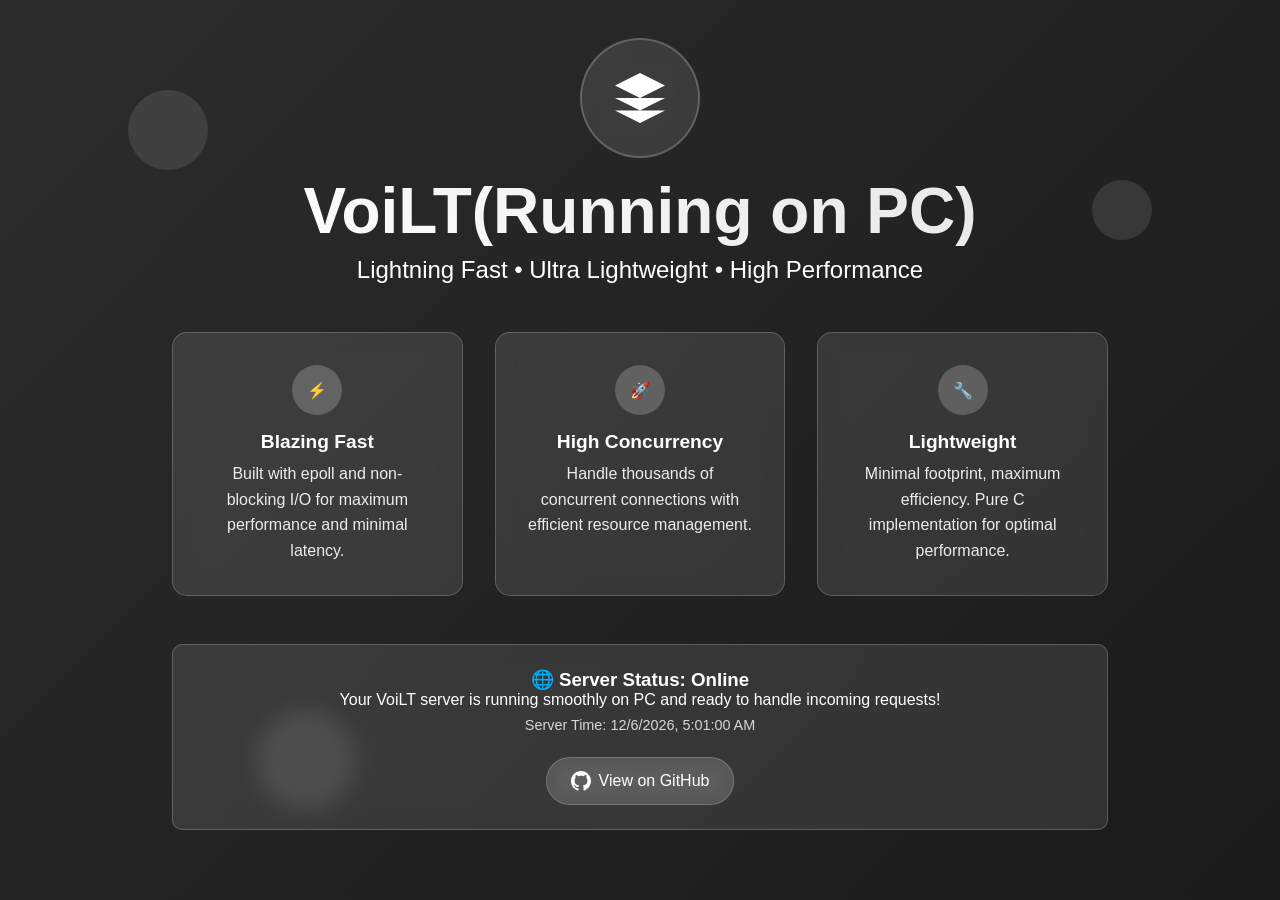
==== static/index.html @ 9bbe923c "implement core functionality \n master-worker model \n memory-pool \n shutdown" ====
<!DOCTYPE html>
<html lang="en">
<head>
    <meta charset="UTF-8">
    <meta name="viewport" content="width=device-width, initial-scale=1.0">
    <title>VoiLT - Fast Web Server</title>
    <style>
      *{
            margin: 0;
            padding: 0;
            box-sizing: border-box;
        }

        body {
            font-family: 'Segoe UI', Taurus, Geneva, Verdana, sans-serif;
            background: linear-gradient(135deg, #2c2c2c 0%, #1a1a1a 100%);
            min-height: 100vh;
            display: flex;
            align-items: center;
            justify-content: center;
            color: #fff;
            overflow-x: hidden;
        }

        .container {
            text-align: center;
            padding: 2rem;
            max-width: 1000px;
            width: 100%;
        }

        .logo-container {
            margin-bottom: 2rem;
            animation: fadeInUp 1s ease-out;
        }

        .logo {
            width: 120px;
            height: 120px;
            margin: 0 auto 1rem;
            background: rgba(255, 255, 255, 0.1);
            border-radius: 50%;
            display: flex;
            align-items: center;
            justify-content: center;
            backdrop-filter: blur(10px);
            border: 2px solid rgba(255, 255, 255, 0.2);
            animation: pulse 2s infinite;
        }

        .logo svg {
            width: 60px;
            height: 60px;
            fill: #fff;
        }

        .main-title {
            font-size: 4rem;
            font-weight: bold;
            margin-bottom: 0.5rem;
            background: linear-gradient(45deg, #fff, #e5e5e5);
            -webkit-background-clip: text;
            -webkit-text-fill-color: transparent;
            background-clip: text;
            animation: fadeInUp 1s ease-out 0.2s both;
        }

        .subtitle {
            font-size: 1.5rem;
            margin-bottom: 2rem;
            opacity: 0.9;
            font-weight: 300;
            animation: fadeInUp 1s ease-out 0.4s both;
        }

        .features {
            display: grid;
            grid-template-columns: repeat(auto-fit, minmax(250px, 1fr));
            gap: 2rem;
            margin: 3rem 0;
            animation: fadeInUp 1s ease-out 0.6s both;
        }

        .feature-card {
            background: rgba(255, 255, 255, 0.1);
            padding: 2rem;
            border-radius: 15px;
            backdrop-filter: blur(10px);
            border: 1px solid rgba(255, 255, 255, 0.2);
            transition: transform 0.3s ease, box-shadow 0.3s ease;
        }

        .feature-card:hover {
            transform: translateY(-5px);
            box-shadow: 0 20px 40px rgba(255, 255, 255, 0.1);
        }

        .feature-icon {
            width: 50px;
            height: 50px;
            margin: 0 auto 1rem;
            background: rgba(255, 255, 255, 0.2);
            border-radius: 50%;
            display: flex;
            align-items: center;
            justify-content: center;
        }

        .feature-title {
            font-size: 1.2rem;
            font-weight: 600;
            margin-bottom: 0.5rem;
        }

        .feature-desc {
            opacity: 0.9;
            line-height: 1.6;
        }

        .stats {
            display: flex;
            justify-content: center;
            gap: 3rem;
            margin: 3rem 0;
            animation: fadeInUp 1s ease-out 0.8s both;
        }

        .stat-item {
            text-align: center;
        }

        .stat-number {
            font-size: 2.5rem;
            font-weight: bold;
            display: block;
            color: #fff;
        }

        .stat-label {
            opacity: 0.8;
            font-size: 0.9rem;
            text-transform: uppercase;
            letter-spacing: 1px;
        }

        .server-info {
            background: rgba(255, 255, 255, 0.1);
            padding: 1.5rem;
            border-radius: 10px;
            margin: 2rem 0;
            backdrop-filter: blur(10px);
            border: 1px solid rgba(255, 255, 255, 0.2);
            animation: fadeInUp 1s ease-out 1s both;
        }

        .github-link {
            display: inline-flex;
            align-items: center;
            gap: 0.5rem;
            background: rgba(255, 255, 255, 0.1);
            padding: 0.8rem 1.5rem;
            border-radius: 50px;
            text-decoration: none;
            color: #fff;
            border: 1px solid rgba(255, 255, 255, 0.2);
            backdrop-filter: blur(10px);
            transition: all 0.3s ease;
            margin-top: 1.5rem;
            font-weight: 500;
        }

        .github-link:hover {
            background: rgba(255, 255, 255, 0.2);
            transform: translateY(-2px);
            box-shadow: 0 10px 20px rgba(255, 255, 255, 0.1);
        }

        .github-icon {
            width: 20px;
            height: 20px;
            fill: currentColor;
        }

        .floating-elements {
            position: absolute;
            top: 0;
            left: 0;
            width: 100%;
            height: 100%;
            pointer-events: none;
            z-index: -1;
        }

        .floating-circle {
            position: absolute;
            border-radius: 50%;
            background: rgba(255, 255, 255, 0.1);
            animation: float 6s ease-in-out infinite;
        }

        .circle-1 {
            width: 80px;
            height: 80px;
            top: 10%;
            left: 10%;
            animation-delay: 0s;
        }

        .circle-2 {
            width: 60px;
            height: 60px;
            top: 20%;
            right: 10%;
            animation-delay: 2s;
        }

        .circle-3 {
            width: 100px;
            height: 100px;
            bottom: 10%;
            left: 20%;
            animation-delay: 4s;
        }

        @keyframes fadeInUp {
            from {
                opacity: 0;
                transform: translateY(30px);
            }
            to {
                opacity: 1;
                transform: translateY(0);
            }
        }

        @keyframes pulse {
            0%, 100% {
                transform: scale(1);
            }
            50% {
                transform: scale(1.05);
            }
        }

        @keyframes float {
            0%, 100% {
                transform: translateY(0px);
            }
            50% {
                transform: translateY(-20px);
            }
        }

        @media (max-width: 768px) {
            .main-title {
                font-size: 2.5rem;
            }

            .stats {
                flex-direction: column;
                gap: 1rem;
            }
            .features {
                grid-template-columns: 1fr;
            }
        }
    </style>
</head>

<body>
    <div class="floating-elements">
        <div class="floating-circle circle-1"></div>
        <div class="floating-circle circle-2"></div>
        <div class="floating-circle circle-3"></div>
    </div>

    <div class="container">
        <div class="logo-container">
            <div class="logo">
                <svg viewBox="0 0 24 24" fill="currentColor">
                    <path d="M12 2L2 7l10 5 10-5-10-5zM2 17l10 5 10-5M2 12l10 5 10-5"/>
                </svg>
            </div>
            <h1 class="main-title">VoiLT(Running on PC)</h1>
            <p class="subtitle">Lightning Fast • Ultra Lightweight • High Performance</p>
        </div>

        <div class="features">
            <div class="feature-card">
                <div class="feature-icon">⚡</div>
                <h3 class="feature-title">Blazing Fast</h3>
                <p class="feature-desc">Built with epoll and non-blocking I/O for maximum performance and minimal latency.</p>
            </div>
            
            <div class="feature-card">
                <div class="feature-icon">🚀</div>
                <h3 class="feature-title">High Concurrency</h3>
                <p class="feature-desc">Handle thousands of concurrent connections with efficient resource management.</p>
            </div>
            
            <div class="feature-card">
                <div class="feature-icon">🔧</div>
                <h3 class="feature-title">Lightweight</h3>
                <p class="feature-desc">Minimal footprint, maximum efficiency. Pure C implementation for optimal performance.</p>
            </div>
        </div>

        <div class="server-info">
            <h3>🌐 Server Status: <span style="color: #ffffff;">Online</span></h3>
            <p>Your VoiLT server is running smoothly on PC and ready to handle incoming requests!</p>
            <p style="margin-top: 0.5rem; opacity: 0.8; font-size: 0.9rem;">
                Server Time: <span id="server-time"></span>
            </p>
            
            <a href="https://github.com/Plasmakatana/VoiLT" class="github-link" target="_blank">
                <svg class="github-icon" viewBox="0 0 24 24">
                    <path d="M12 0c-6.626 0-12 5.373-12 12 0 5.302 3.438 9.8 8.207 11.387.599.111.793-.261.793-.577v-2.234c-3.338.726-4.033-1.416-4.033-1.416-.546-1.387-1.333-1.756-1.333-1.756-1.089-.745.083-.729.083-.729 1.205.084 1.839 1.237 1.839 1.237 1.07 1.834 2.807 1.304 3.492.997.107-.775.418-1.305.762-1.604-2.665-.305-5.467-1.334-5.467-5.931 0-1.311.469-2.381 1.236-3.221-.124-.303-.535-1.524.117-3.176 0 0 1.008-.322 3.301 1.23.957-.266 1.983-.399 3.003-.404 1.02.005 2.047.138 3.006.404 2.291-1.552 3.297-1.23 3.297-1.23.653 1.653.242 2.874.118 3.176.77.84 1.235 1.911 1.235 3.221 0 4.609-2.807 5.624-5.479 5.921.43.372.823 1.102.823 2.222v3.293c0 .319.192.694.801.576 4.765-1.589 8.199-6.086 8.199-11.386 0-6.627-5.373-12-12-12z"/>
                </svg>
                View on GitHub
            </a>
        </div>
    </div>

    <script>
        function updateTime() {
            const now = new Date();
            document.getElementById('server-time').textContent = now.toLocaleString();
        }

        document.addEventListener('DOMContentLoaded', function() {
            updateTime();
            setInterval(updateTime, 1000);
        });
    </script>
</body>
</html>
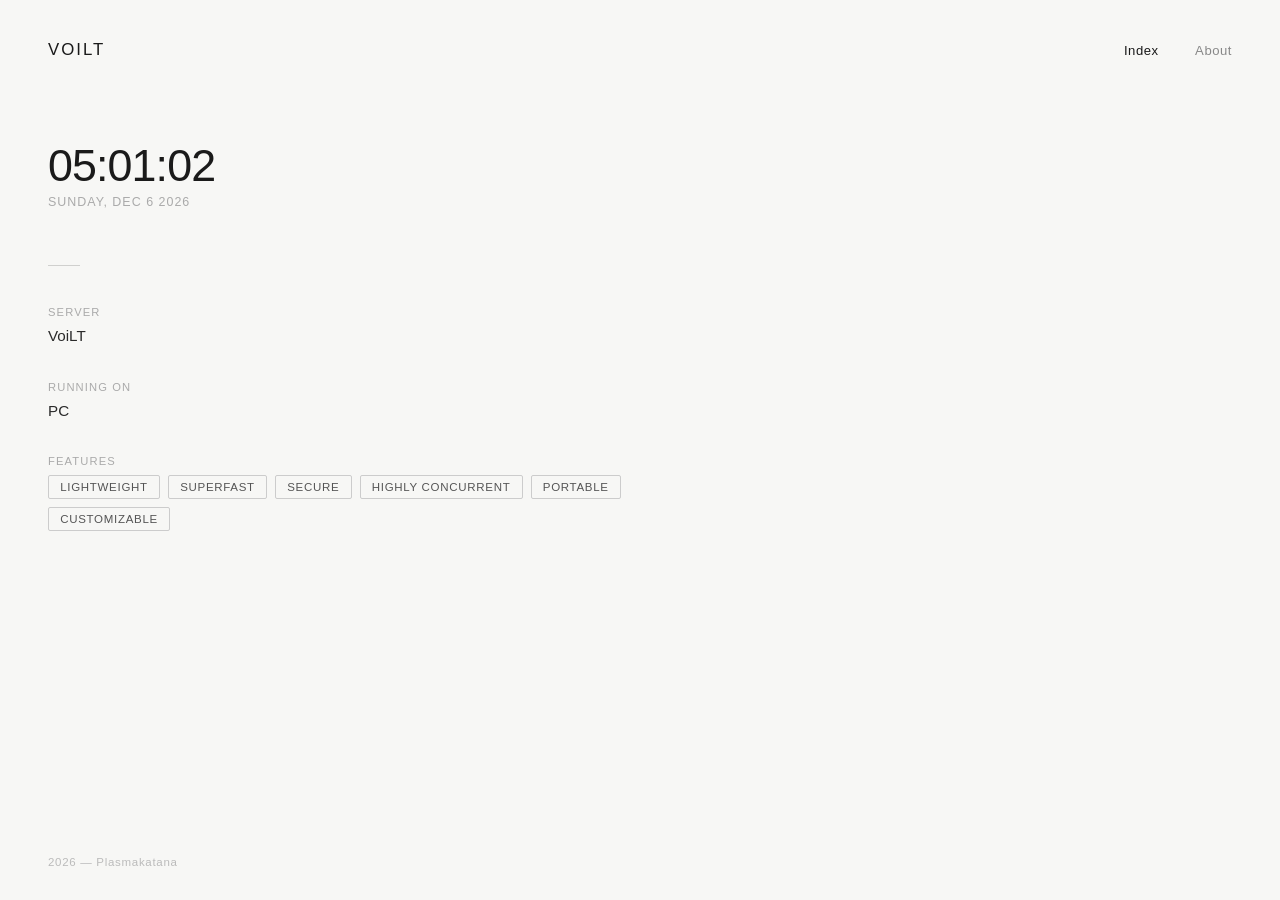
==== commit 87717050: "add static website" ====
--- a/static/index.html
+++ b/static/index.html
@@ -1,336 +1,178 @@
 <!DOCTYPE html>
 <html lang="en">
 <head>
-    <meta charset="UTF-8">
-    <meta name="viewport" content="width=device-width, initial-scale=1.0">
-    <title>VoiLT - Fast Web Server</title>
-    <style>
-      *{
-            margin: 0;
-            padding: 0;
-            box-sizing: border-box;
-        }
+  <meta charset="UTF-8" />
+  <meta name="viewport" content="width=device-width, initial-scale=1.0" />
+  <title>VoiLT</title>
+  <style>
+    *, *::before, *::after { box-sizing: border-box; margin: 0; padding: 0; }
 
-        body {
-            font-family: 'Segoe UI', Taurus, Geneva, Verdana, sans-serif;
-            background: linear-gradient(135deg, #2c2c2c 0%, #1a1a1a 100%);
-            min-height: 100vh;
-            display: flex;
-            align-items: center;
-            justify-content: center;
-            color: #fff;
-            overflow-x: hidden;
-        }
+    body {
+      font-family: "Helvetica Neue", Helvetica, Arial, sans-serif;
+      background: #f7f7f5;
+      color: #1a1a1a;
+      min-height: 100vh;
+      display: flex;
+      flex-direction: column;
+    }
 
-        .container {
-            text-align: center;
-            padding: 2rem;
-            max-width: 1000px;
-            width: 100%;
-        }
+    header {
+      padding: 2.5rem 3rem 0;
+      display: flex;
+      align-items: baseline;
+      justify-content: space-between;
+    }
 
-        .logo-container {
-            margin-bottom: 2rem;
-            animation: fadeInUp 1s ease-out;
-        }
+    .logo {
+      font-size: 1.05rem;
+      font-weight: 500;
+      letter-spacing: 0.12em;
+      text-transform: uppercase;
+    }
 
-        .logo {
-            width: 120px;
-            height: 120px;
-            margin: 0 auto 1rem;
-            background: rgba(255, 255, 255, 0.1);
-            border-radius: 50%;
-            display: flex;
-            align-items: center;
-            justify-content: center;
-            backdrop-filter: blur(10px);
-            border: 2px solid rgba(255, 255, 255, 0.2);
-            animation: pulse 2s infinite;
-        }
+    nav a {
+      font-size: 0.82rem;
+      color: #888;
+      text-decoration: none;
+      letter-spacing: 0.04em;
+      margin-left: 2rem;
+      transition: color 0.15s;
+    }
 
-        .logo svg {
-            width: 60px;
-            height: 60px;
-            fill: #fff;
-        }
+    nav a:hover, nav a.active { color: #1a1a1a; }
 
-        .main-title {
-            font-size: 4rem;
-            font-weight: bold;
-            margin-bottom: 0.5rem;
-            background: linear-gradient(45deg, #fff, #e5e5e5);
-            -webkit-background-clip: text;
-            -webkit-text-fill-color: transparent;
-            background-clip: text;
-            animation: fadeInUp 1s ease-out 0.2s both;
-        }
+    main {
+      flex: 1;
+      padding: 5rem 3rem 3rem;
+      max-width: 680px;
+    }
 
-        .subtitle {
-            font-size: 1.5rem;
-            margin-bottom: 2rem;
-            opacity: 0.9;
-            font-weight: 300;
-            animation: fadeInUp 1s ease-out 0.4s both;
-        }
+    .time {
+      font-size: 2.8rem;
+      font-weight: 300;
+      letter-spacing: -0.02em;
+      color: #1a1a1a;
+      margin-bottom: 0.25rem;
+      font-variant-numeric: tabular-nums;
+    }
 
-        .features {
-            display: grid;
-            grid-template-columns: repeat(auto-fit, minmax(250px, 1fr));
-            gap: 2rem;
-            margin: 3rem 0;
-            animation: fadeInUp 1s ease-out 0.6s both;
-        }
+    .date-label {
+      font-size: 0.78rem;
+      color: #aaa;
+      letter-spacing: 0.08em;
+      text-transform: uppercase;
+      margin-bottom: 3.5rem;
+    }
 
-        .feature-card {
-            background: rgba(255, 255, 255, 0.1);
-            padding: 2rem;
-            border-radius: 15px;
-            backdrop-filter: blur(10px);
-            border: 1px solid rgba(255, 255, 255, 0.2);
-            transition: transform 0.3s ease, box-shadow 0.3s ease;
-        }
+    .divider {
+      width: 32px;
+      height: 1px;
+      background: #d0d0ce;
+      margin-bottom: 2.5rem;
+    }
 
-        .feature-card:hover {
-            transform: translateY(-5px);
-            box-shadow: 0 20px 40px rgba(255, 255, 255, 0.1);
-        }
+    .info-block {
+      margin-bottom: 2rem;
+    }
 
-        .feature-icon {
-            width: 50px;
-            height: 50px;
-            margin: 0 auto 1rem;
-            background: rgba(255, 255, 255, 0.2);
-            border-radius: 50%;
-            display: flex;
-            align-items: center;
-            justify-content: center;
-        }
+    .info-label {
+      font-size: 0.7rem;
+      letter-spacing: 0.1em;
+      text-transform: uppercase;
+      color: #aaa;
+      margin-bottom: 0.4rem;
+    }
 
-        .feature-title {
-            font-size: 1.2rem;
-            font-weight: 600;
-            margin-bottom: 0.5rem;
-        }
+    .info-value {
+      font-size: 0.95rem;
+      color: #2a2a2a;
+      font-weight: 400;
+      line-height: 1.6;
+    }
 
-        .feature-desc {
-            opacity: 0.9;
-            line-height: 1.6;
-        }
+    .features-list {
+      display: flex;
+      flex-wrap: wrap;
+      gap: 0.5rem;
+      margin-top: 0.5rem;
+    }
 
-        .stats {
-            display: flex;
-            justify-content: center;
-            gap: 3rem;
-            margin: 3rem 0;
-            animation: fadeInUp 1s ease-out 0.8s both;
-        }
+    .tag {
+      font-size: 0.72rem;
+      letter-spacing: 0.06em;
+      color: #555;
+      border: 0.5px solid #ccc;
+      padding: 0.3rem 0.7rem;
+      border-radius: 2px;
+      text-transform: uppercase;
+    }
 
-        .stat-item {
-            text-align: center;
-        }
+    footer {
+      padding: 2rem 3rem;
+      font-size: 0.72rem;
+      color: #bbb;
+      letter-spacing: 0.06em;
+    }
+  </style>
+</head>
+<body>
 
-        .stat-number {
-            font-size: 2.5rem;
-            font-weight: bold;
-            display: block;
-            color: #fff;
-        }
+  <header>
+    <span class="logo">VoiLT</span>
+    <nav>
+      <a href="index.html" class="active">Index</a>
+      <a href="about.html">About</a>
+    </nav>
+  </header>
 
-        .stat-label {
-            opacity: 0.8;
-            font-size: 0.9rem;
-            text-transform: uppercase;
-            letter-spacing: 1px;
-        }
+  <main>
+    <div class="time" id="clock">--:--:--</div>
+    <div class="date-label" id="date-label">--</div>
 
-        .server-info {
-            background: rgba(255, 255, 255, 0.1);
-            padding: 1.5rem;
-            border-radius: 10px;
-            margin: 2rem 0;
-            backdrop-filter: blur(10px);
-            border: 1px solid rgba(255, 255, 255, 0.2);
-            animation: fadeInUp 1s ease-out 1s both;
-        }
+    <div class="divider"></div>
 
-        .github-link {
-            display: inline-flex;
-            align-items: center;
-            gap: 0.5rem;
-            background: rgba(255, 255, 255, 0.1);
-            padding: 0.8rem 1.5rem;
-            border-radius: 50px;
-            text-decoration: none;
-            color: #fff;
-            border: 1px solid rgba(255, 255, 255, 0.2);
-            backdrop-filter: blur(10px);
-            transition: all 0.3s ease;
-            margin-top: 1.5rem;
-            font-weight: 500;
-        }
-
-        .github-link:hover {
-            background: rgba(255, 255, 255, 0.2);
-            transform: translateY(-2px);
-            box-shadow: 0 10px 20px rgba(255, 255, 255, 0.1);
-        }
-
-        .github-icon {
-            width: 20px;
-            height: 20px;
-            fill: currentColor;
-        }
-
-        .floating-elements {
-            position: absolute;
-            top: 0;
-            left: 0;
-            width: 100%;
-            height: 100%;
-            pointer-events: none;
-            z-index: -1;
-        }
-
-        .floating-circle {
-            position: absolute;
-            border-radius: 50%;
-            background: rgba(255, 255, 255, 0.1);
-            animation: float 6s ease-in-out infinite;
-        }
-
-        .circle-1 {
-            width: 80px;
-            height: 80px;
-            top: 10%;
-            left: 10%;
-            animation-delay: 0s;
-        }
-
-        .circle-2 {
-            width: 60px;
-            height: 60px;
-            top: 20%;
-            right: 10%;
-            animation-delay: 2s;
-        }
-
-        .circle-3 {
-            width: 100px;
-            height: 100px;
-            bottom: 10%;
-            left: 20%;
-            animation-delay: 4s;
-        }
-
-        @keyframes fadeInUp {
-            from {
-                opacity: 0;
-                transform: translateY(30px);
-            }
-            to {
-                opacity: 1;
-                transform: translateY(0);
-            }
-        }
-
-        @keyframes pulse {
-            0%, 100% {
-                transform: scale(1);
-            }
-            50% {
-                transform: scale(1.05);
-            }
-        }
-
-        @keyframes float {
-            0%, 100% {
-                transform: translateY(0px);
-            }
-            50% {
-                transform: translateY(-20px);
-            }
-        }
-
-        @media (max-width: 768px) {
-            .main-title {
-                font-size: 2.5rem;
-            }
-
-            .stats {
-                flex-direction: column;
-                gap: 1rem;
-            }
-            .features {
-                grid-template-columns: 1fr;
-            }
-        }
-    </style>
-</head>
-
-<body>
-    <div class="floating-elements">
-        <div class="floating-circle circle-1"></div>
-        <div class="floating-circle circle-2"></div>
-        <div class="floating-circle circle-3"></div>
+    <div class="info-block">
+      <div class="info-label">Server</div>
+      <div class="info-value">VoiLT</div>
     </div>
 
-    <div class="container">
-        <div class="logo-container">
-            <div class="logo">
-                <svg viewBox="0 0 24 24" fill="currentColor">
-                    <path d="M12 2L2 7l10 5 10-5-10-5zM2 17l10 5 10-5M2 12l10 5 10-5"/>
-                </svg>
-            </div>
-            <h1 class="main-title">VoiLT(Running on PC)</h1>
-            <p class="subtitle">Lightning Fast • Ultra Lightweight • High Performance</p>
-        </div>
-
-        <div class="features">
-            <div class="feature-card">
-                <div class="feature-icon">⚡</div>
-                <h3 class="feature-title">Blazing Fast</h3>
-                <p class="feature-desc">Built with epoll and non-blocking I/O for maximum performance and minimal latency.</p>
-            </div>
-            
-            <div class="feature-card">
-                <div class="feature-icon">🚀</div>
-                <h3 class="feature-title">High Concurrency</h3>
-                <p class="feature-desc">Handle thousands of concurrent connections with efficient resource management.</p>
-            </div>
-            
-            <div class="feature-card">
-                <div class="feature-icon">🔧</div>
-                <h3 class="feature-title">Lightweight</h3>
-                <p class="feature-desc">Minimal footprint, maximum efficiency. Pure C implementation for optimal performance.</p>
-            </div>
-        </div>
-
-        <div class="server-info">
-            <h3>🌐 Server Status: <span style="color: #ffffff;">Online</span></h3>
-            <p>Your VoiLT server is running smoothly on PC and ready to handle incoming requests!</p>
-            <p style="margin-top: 0.5rem; opacity: 0.8; font-size: 0.9rem;">
-                Server Time: <span id="server-time"></span>
-            </p>
-            
-            <a href="https://github.com/Plasmakatana/VoiLT" class="github-link" target="_blank">
-                <svg class="github-icon" viewBox="0 0 24 24">
-                    <path d="M12 0c-6.626 0-12 5.373-12 12 0 5.302 3.438 9.8 8.207 11.387.599.111.793-.261.793-.577v-2.234c-3.338.726-4.033-1.416-4.033-1.416-.546-1.387-1.333-1.756-1.333-1.756-1.089-.745.083-.729.083-.729 1.205.084 1.839 1.237 1.839 1.237 1.07 1.834 2.807 1.304 3.492.997.107-.775.418-1.305.762-1.604-2.665-.305-5.467-1.334-5.467-5.931 0-1.311.469-2.381 1.236-3.221-.124-.303-.535-1.524.117-3.176 0 0 1.008-.322 3.301 1.23.957-.266 1.983-.399 3.003-.404 1.02.005 2.047.138 3.006.404 2.291-1.552 3.297-1.23 3.297-1.23.653 1.653.242 2.874.118 3.176.77.84 1.235 1.911 1.235 3.221 0 4.609-2.807 5.624-5.479 5.921.43.372.823 1.102.823 2.222v3.293c0 .319.192.694.801.576 4.765-1.589 8.199-6.086 8.199-11.386 0-6.627-5.373-12-12-12z"/>
-                </svg>
-                View on GitHub
-            </a>
-        </div>
+    <div class="info-block">
+      <div class="info-label">Running on</div>
+      <div class="info-value">PC</div>
     </div>
 
-    <script>
-        function updateTime() {
-            const now = new Date();
-            document.getElementById('server-time').textContent = now.toLocaleString();
-        }
+    <div class="info-block">
+      <div class="info-label">Features</div>
+      <div class="features-list">
+        <span class="tag">Lightweight</span>
+        <span class="tag">Superfast</span>
+        <span class="tag">Secure</span>
+        <span class="tag">Highly Concurrent</span>
+        <span class="tag">Portable</span>
+        <span class="tag">Customizable</span>
+      </div>
+    </div>
+  </main>
 
-        document.addEventListener('DOMContentLoaded', function() {
-            updateTime();
-            setInterval(updateTime, 1000);
-        });
-    </script>
+  <footer>2026 &mdash; Plasmakatana</footer>
+
+  <script>
+    function pad(n) { return String(n).padStart(2, '0'); }
+    function tick() {
+      var now = new Date();
+      var h = pad(now.getHours());
+      var m = pad(now.getMinutes());
+      var s = pad(now.getSeconds());
+      document.getElementById('clock').textContent = h + ':' + m + ':' + s;
+
+      var days = ['Sunday','Monday','Tuesday','Wednesday','Thursday','Friday','Saturday'];
+      var months = ['Jan','Feb','Mar','Apr','May','Jun','Jul','Aug','Sep','Oct','Nov','Dec'];
+      var label = days[now.getDay()] + ', ' + months[now.getMonth()] + ' ' + now.getDate() + ' ' + now.getFullYear();
+      document.getElementById('date-label').textContent = label;
+    }
+    tick();
+    setInterval(tick, 1000);
+  </script>
+
 </body>
 </html>
